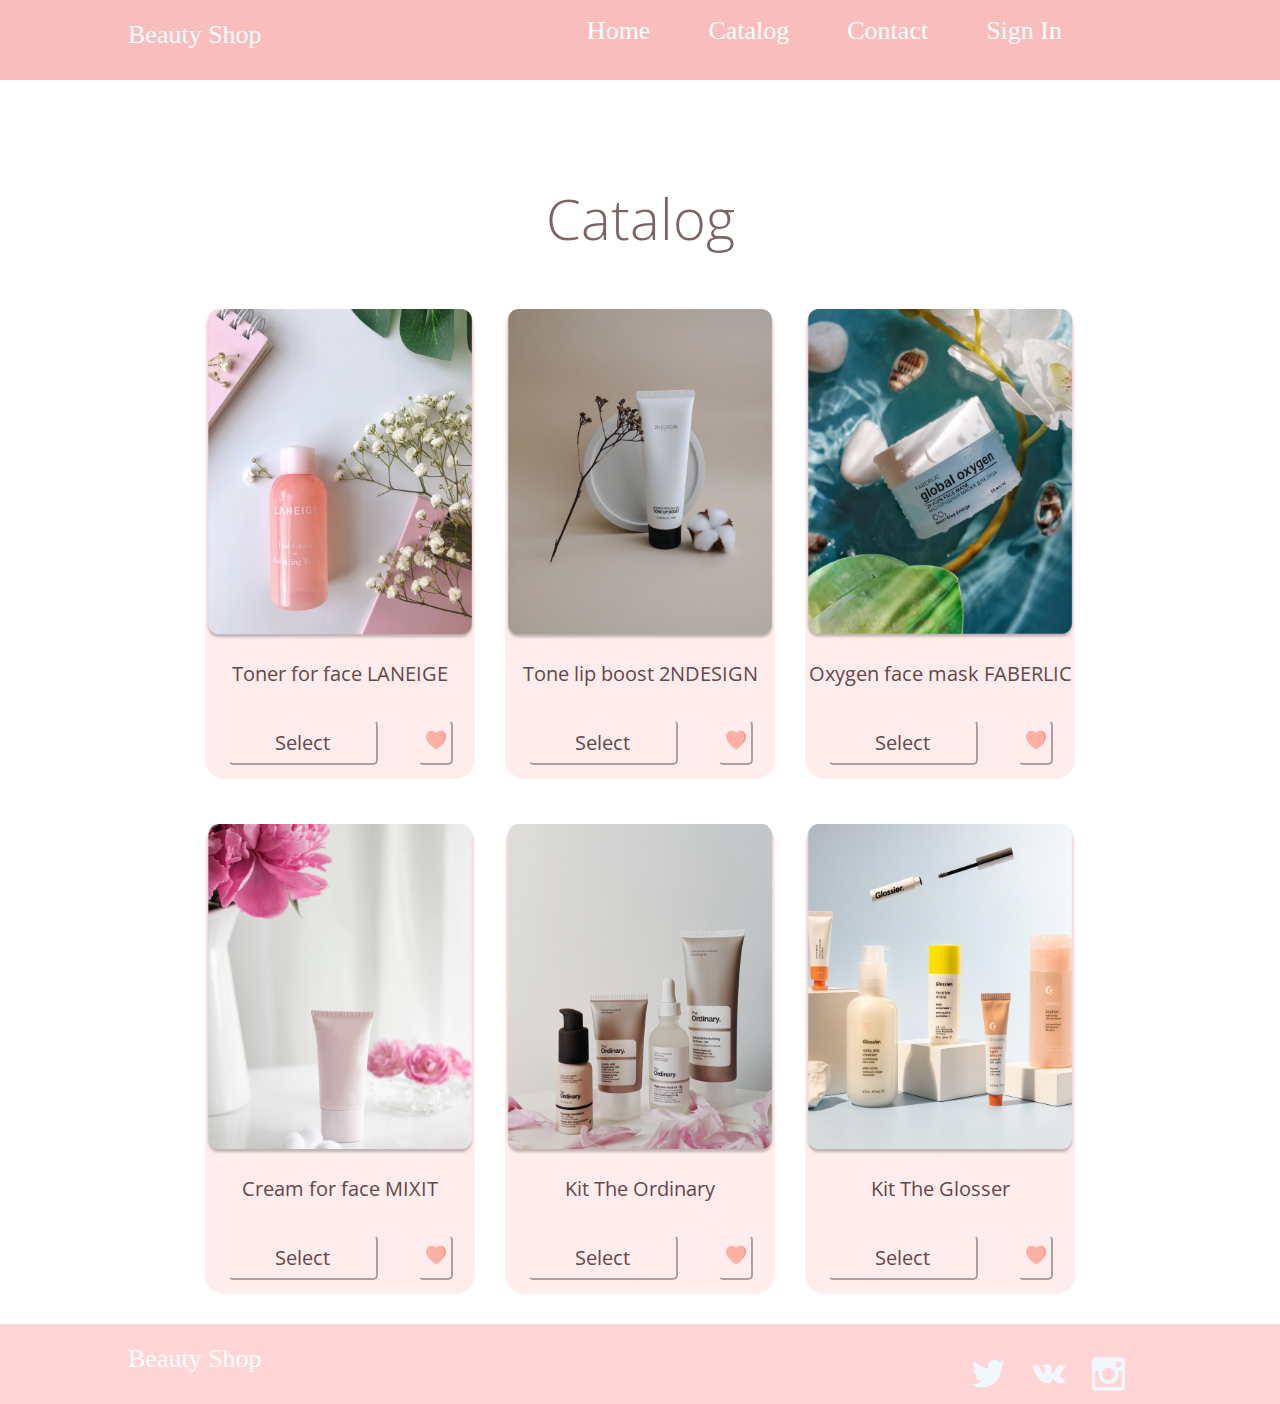
==== public/catalog.html @ f2b73c5f "scdsdv" ====
<!DOCTYPE html>
<html lang="en">
<head>
    <meta charset="UTF-8">
    <meta http-equiv="X-UA-Compatible" content="IE=edge">
    <meta name="viewport" content="width=device-width, initial-scale=1.0">
    <title>Document</title>
    <link rel="stylesheet" href="../css/catalog.css">
    <link rel="stylesheet" href="../css/footer.css">
    <link rel="preconnect" href="https://fonts.googleapis.com">
    <link rel="preconnect" href="https://fonts.gstatic.com" crossorigin>
    <link href="https://fonts.googleapis.com/css2?family=Open+Sans:wght@300&display=swap" rel="stylesheet">
</head>
<body>
    <div class="wrapper">
        <header class="header">
            <div class="header__logo">
                <a class="header__menu-link" href="../public/index.html">Beauty Shop</a>
            </div>
            <ul class="header-menu">
                <li class="header__menu-item">
                    <a class="header__menu-link" href="../public/index.html">Home</a>
                </li>
                <li class="header__menu-item">
                    <a class="header__menu-link" href="../public/catalog.html">Catalog</a>
                </li>
                <li class="header__menu-item">
                    <a class="header__menu-link" href="../public/contact.html">Contact</a>
                </li>
                <li class="header__menu-item">
                    <a class="header__menu-link" href="../public/signIn.html">Sign In</a>
                </li>
            </ul>
        </header>

        <h1>Catalog</h1>
        <section class="catalog-section">

            <div class="product-card">

                <img src="../img/product-img1.png" class="product-img">
                <p class="product-name">Toner for face LANEIGE</p>
                <div class="buttons-card">
                    <button class="select">Select</button>
                    <button class="like"><img src="../img/heart.png"" class="like-img"></i></button>
                </div>

            </div>
            <div class="product-card">

                <img src="../img/product-img2.png" class="product-img">
                <p class="product-name">Tone lip boost 2NDESIGN</p>
                <div class="buttons-card">
                    <button class="select">Select</button>
                    <button class="like"><img src="../img/heart.png" class="like-img"></button>
                </div>
            </div>
            <div class="product-card">

                <img src="../img/product-img3.png" class="product-img">
                <p class="product-name">Oxygen face mask FABERLIC</p>
                <div class="buttons-card">
                    <button class="select">Select</button>
                    <button class="like"><img src="../img/heart.png" class="like-img"></button>
                </div>
            </div>

            <div class="product-card">

                <img src="../img/product-img4.png" class="product-img">
                <p class="product-name">Cream for face MIXIT</p>
                <div class="buttons-card">
                    <button class="select">Select</button>
                    <button class="like"><img src="../img/heart.png" class="like-img"></button>
                </div>

            </div>
            <div class="product-card">

                <img src="../img/product-img5.png" class="product-img">
                <p class="product-name">Kit The Ordinary</p>
                <div class="buttons-card">
                    <button class="select">Select</button>
                    <button class="like"><img src="../img/heart.png" class="like-img"></button>
                </div>

            </div>
            <div class="product-card">
                
                <img src="../img/product-img6.png" class="product-img">
                <p class="product-name">Kit The Glosser</p>
                <div class="buttons-card">
                    <button class="select">Select</button>
                    <button class="like"><img src="../img/heart.png" class="like-img"></button>
                </div>

            </div>


        </section>

        <footer>
                <div class="header__logo">
                    <a class="header__menu-link" href="index.html">Beauty Shop</a>
                </div>
                
                <div href="#" class="telephone">
                    <svg class="twitter__icon">
                        <use xlink:href="../sprite.svg#twitter"></use>
                    </svg>

                    <svg class="vk__icon">
                        <use xlink:href="../sprite.svg#vk"></use>
                    </svg>

                    <svg class="inst__icon">
                        <use xlink:href="../sprite.svg#inst"></use>
                    </svg>
                </div>
        </footer>
    </div>
</body>
</html>
---- css/catalog.css ----
@import url("header.css");

body {
    margin: 0;
}


.catalog-section {

    display: grid;
    grid-template-columns: 400px 400px 400px;
    align-items: center;
    justify-content: center;
    position: relative;
    top: 3%;
}

.product-card {

    height: 620px;
    width: 370px;
    background-color: rgba(255, 237, 237, 1);
    border-radius: 20px;
    margin: 5%;
    display: flex;
    flex-direction: column;
    align-items: center;
    /* margin-bottom: 5%; */

}

.product-img {

    width: 379px;
    height: 450px;
}

.product-name {

    color: rgba(102, 71, 71, 1);
    font-family: 'Open Sans', sans-serif;
    font-size: 20px;
    text-align: center;
}

.buttons-card {
    display: flex;
    flex-direction: row;
    margin: 0 auto;
}

.select {
    color: rgba(102, 71, 71, 1);
    font-family: 'Open Sans', sans-serif;
    font-size: 20px;
    width: 150px;
    height: 45px;
    background-color: rgba(255, 237, 237, 1);
    border-color: rgba(255, 237, 237, 1);
    border-radius: 5px;
    margin-right: 100px;
}

.like {
    font-family: 'Open Sans', sans-serif;
    font-size: 20px;
    width: 35px;
    height: 45px;
    background-color: rgba(255, 237, 237, 1);
    border-color: rgba(255, 237, 237, 1);
    border-radius: 5px;
}

h1 {
    text-align: center;
    font-family: 'Open Sans', sans-serif;
    font-size: 56px;
    font-weight: 100;
    color: rgba(124, 100, 100, 1);
    margin-top: 150px;
}

.like-img {
    align-items: center;
    justify-content: center;
    width: 20px;
}

@media (max-width: 1400px) {


    .catalog-section {

        grid-template-columns: 300px 300px 300px;
    }

    .product-card {

        height: 470px;
        width: 270px;
        margin-bottom: 10%;

    }

    .product-img {
        width: 270px;
        height: 450px;
    }

    .select {
        margin-right: 40px;
    }

    .buttons-card {
        margin: 5%;
    }


    h1 {
        margin-top: 100px;
    }

}

@media (max-width: 1100px) {

    .catalog-section {

        grid-template-columns: 250px 250px 250px;
    }

    .product-card {

        height: 450px;
        width: 230px;
        margin-bottom: 10%;

    }

    .product-img {
        width: 230px;
        height: 430px;
    }

    .select {
        margin-right: 20px;
    }

    .buttons-card {
        margin: 7%;
    }
}

@media (max-width: 480px) {

    .catalog-section {
        display: flex;
        flex-direction: column;
        align-items: center;
        justify-content: center;
        position: relative;
        top: 3%;
    }


    h1 {
        text-align: center;
        font-family: 'Open Sans', sans-serif;
        font-size: 36px;
        font-weight: 100;
        color: rgba(124, 100, 100, 1);
        margin-top: 50px;
    }
}

@media (max-width: 768px) {

    h1 {
        text-align: center;
        font-family: 'Open Sans', sans-serif;
        font-size: 48px;
        font-weight: 100;
        color: rgba(124, 100, 100, 1);
        margin-top: 50px;
    }

}
---- css/footer.css ----
footer{
    background-color: rgb(255, 213, 213);
    width: 100%;
    height: 80px;
    position: relative;
}

.telephone{
    display: flex;
    /* justify-content: center; */
    align-items: center;
    position: absolute;
    top: 25%;
    right: 10%;
}

.twitter__icon{

    fill: aliceblue;
    height: 60px;
    width: 60px;
    margin-right: 15%;
}

.vk__icon{

    fill: aliceblue;
    height: 60px;
    width: 60px;
    margin-right: 15%;
}

.inst__icon{

    fill: aliceblue;
    height: 60px;
    width: 60px;
    margin-right: 15%;
}

.header__logo{
    left: 10%;
    top: 25%;
    position: absolute;
}

@media (max-width: 480px) {
    .twitter__icon{

        fill: aliceblue;
        height: 30px;
        width: 30px;
        margin-right: 15%;
    }
    
    .vk__icon{
    
        fill: aliceblue;
        height: 30px;
        width: 30px;
        margin-right: 15%;
    }
    
    .inst__icon{
    
        fill: aliceblue;
        height: 30px;
        width: 30px;
        margin-right: 15%;
    }
}


@media (max-width: 768px) {
    .twitter__icon{

        fill: aliceblue;
        height: 40px;
        width: 40px;
        margin-right: 15%;
    }
    
    .vk__icon{
    
        fill: aliceblue;
        height: 40px;
        width: 40px;
        margin-right: 15%;
    }
    
    .inst__icon{
    
        fill: aliceblue;
        height: 40px;
        width: 40px;
        margin-right: 15%;
    }
}
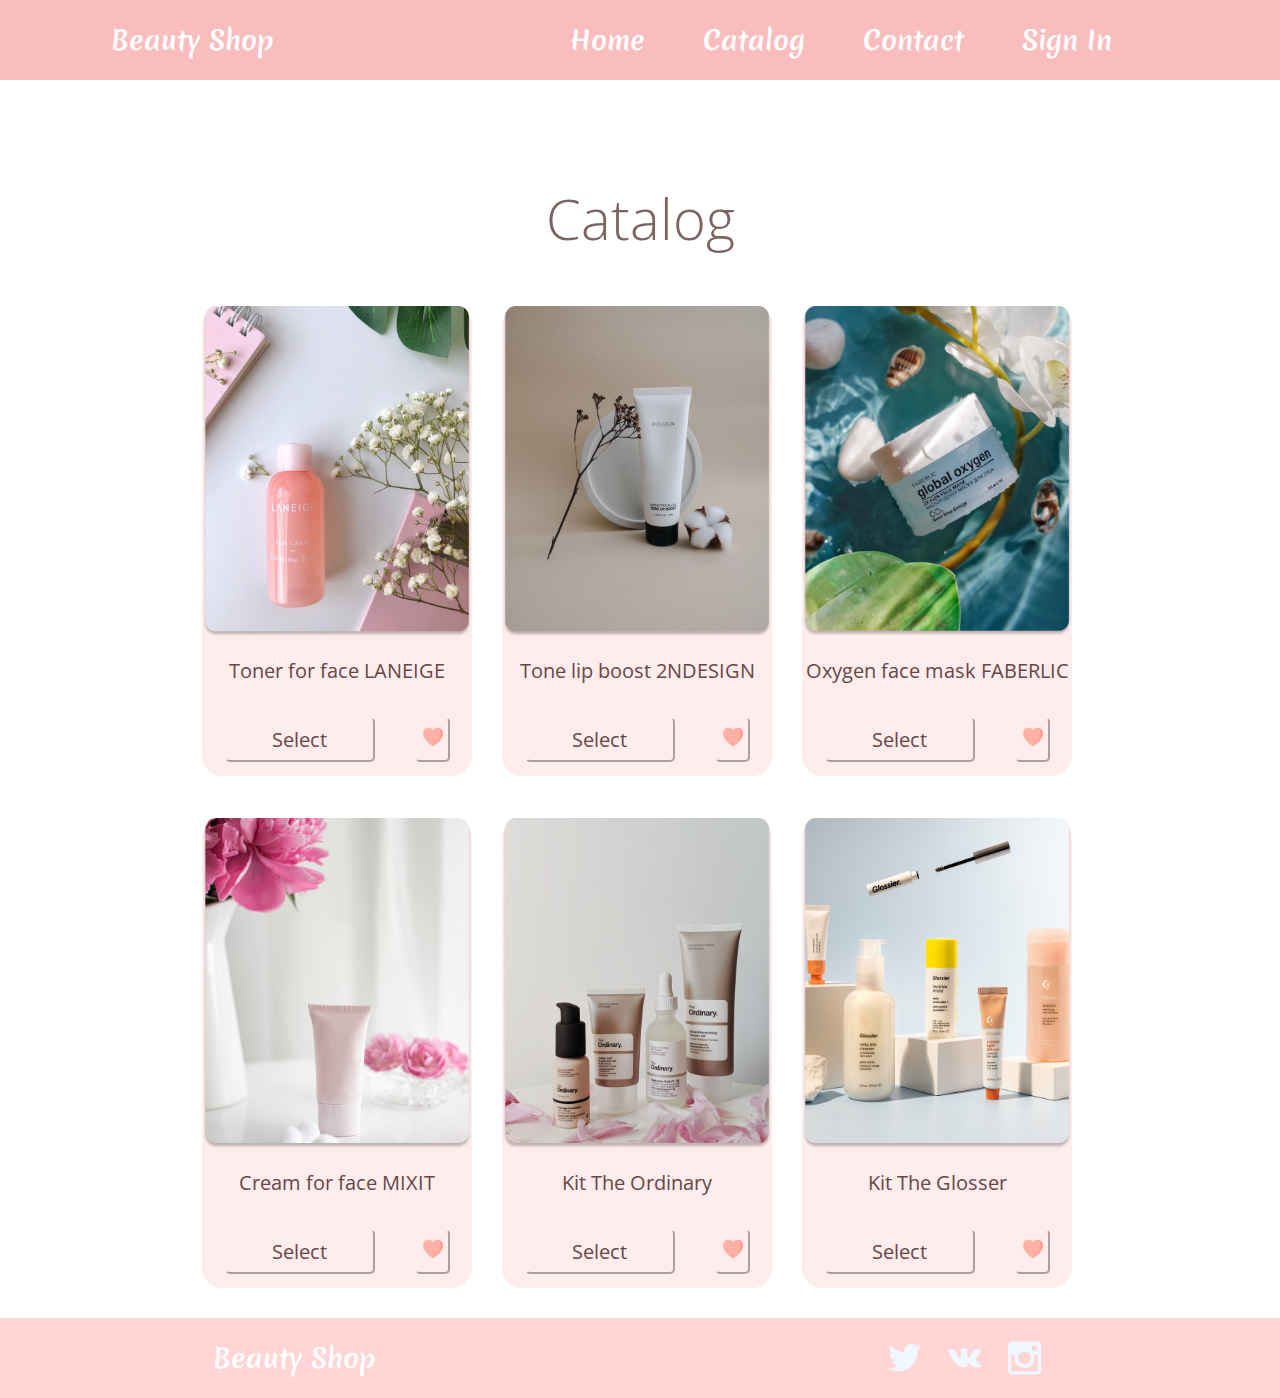
==== commit f7628c68: "last commit" ====
--- a/public/catalog.html
+++ b/public/catalog.html
@@ -13,7 +13,7 @@
 </head>
 <body>
     <div class="wrapper">
-        <header class="header">
+        <header>
             <div class="header__logo">
                 <a class="header__menu-link" href="../public/index.html">Beauty Shop</a>
             </div>
@@ -31,7 +31,7 @@
                     <a class="header__menu-link" href="../public/signIn.html">Sign In</a>
                 </li>
             </ul>
-        </header>
+    </header>
 
         <h1>Catalog</h1>
         <section class="catalog-section">
--- a/css/catalog.css
+++ b/css/catalog.css
@@ -21,11 +21,11 @@
     width: 370px;
     background-color: rgba(255, 237, 237, 1);
     border-radius: 20px;
-    margin: 5%;
+    margin: 4%;
     display: flex;
     flex-direction: column;
     align-items: center;
-    /* margin-bottom: 5%; */
+    margin-bottom: 5%;
 
 }
 
@@ -46,7 +46,7 @@
 .buttons-card {
     display: flex;
     flex-direction: row;
-    margin: 0 auto;
+    /* margin: 0 auto; */
 }
 
 .select {
--- a/css/footer.css
+++ b/css/footer.css
@@ -2,16 +2,18 @@
     background-color: rgb(255, 213, 213);
     width: 100%;
     height: 80px;
-    position: relative;
+    display: flex;
+    flex-direction: row;
+    justify-content: center;
+    align-items: center;
+    flex: 1 0 auto;
 }
 
 .telephone{
     display: flex;
-    /* justify-content: center; */
+    justify-content: center;
     align-items: center;
-    position: absolute;
-    top: 25%;
-    right: 10%;
+    margin-left: 20%;
 }
 
 .twitter__icon{
@@ -38,11 +40,6 @@
     margin-right: 15%;
 }
 
-.header__logo{
-    left: 10%;
-    top: 25%;
-    position: absolute;
-}
 
 @media (max-width: 480px) {
     .twitter__icon{
